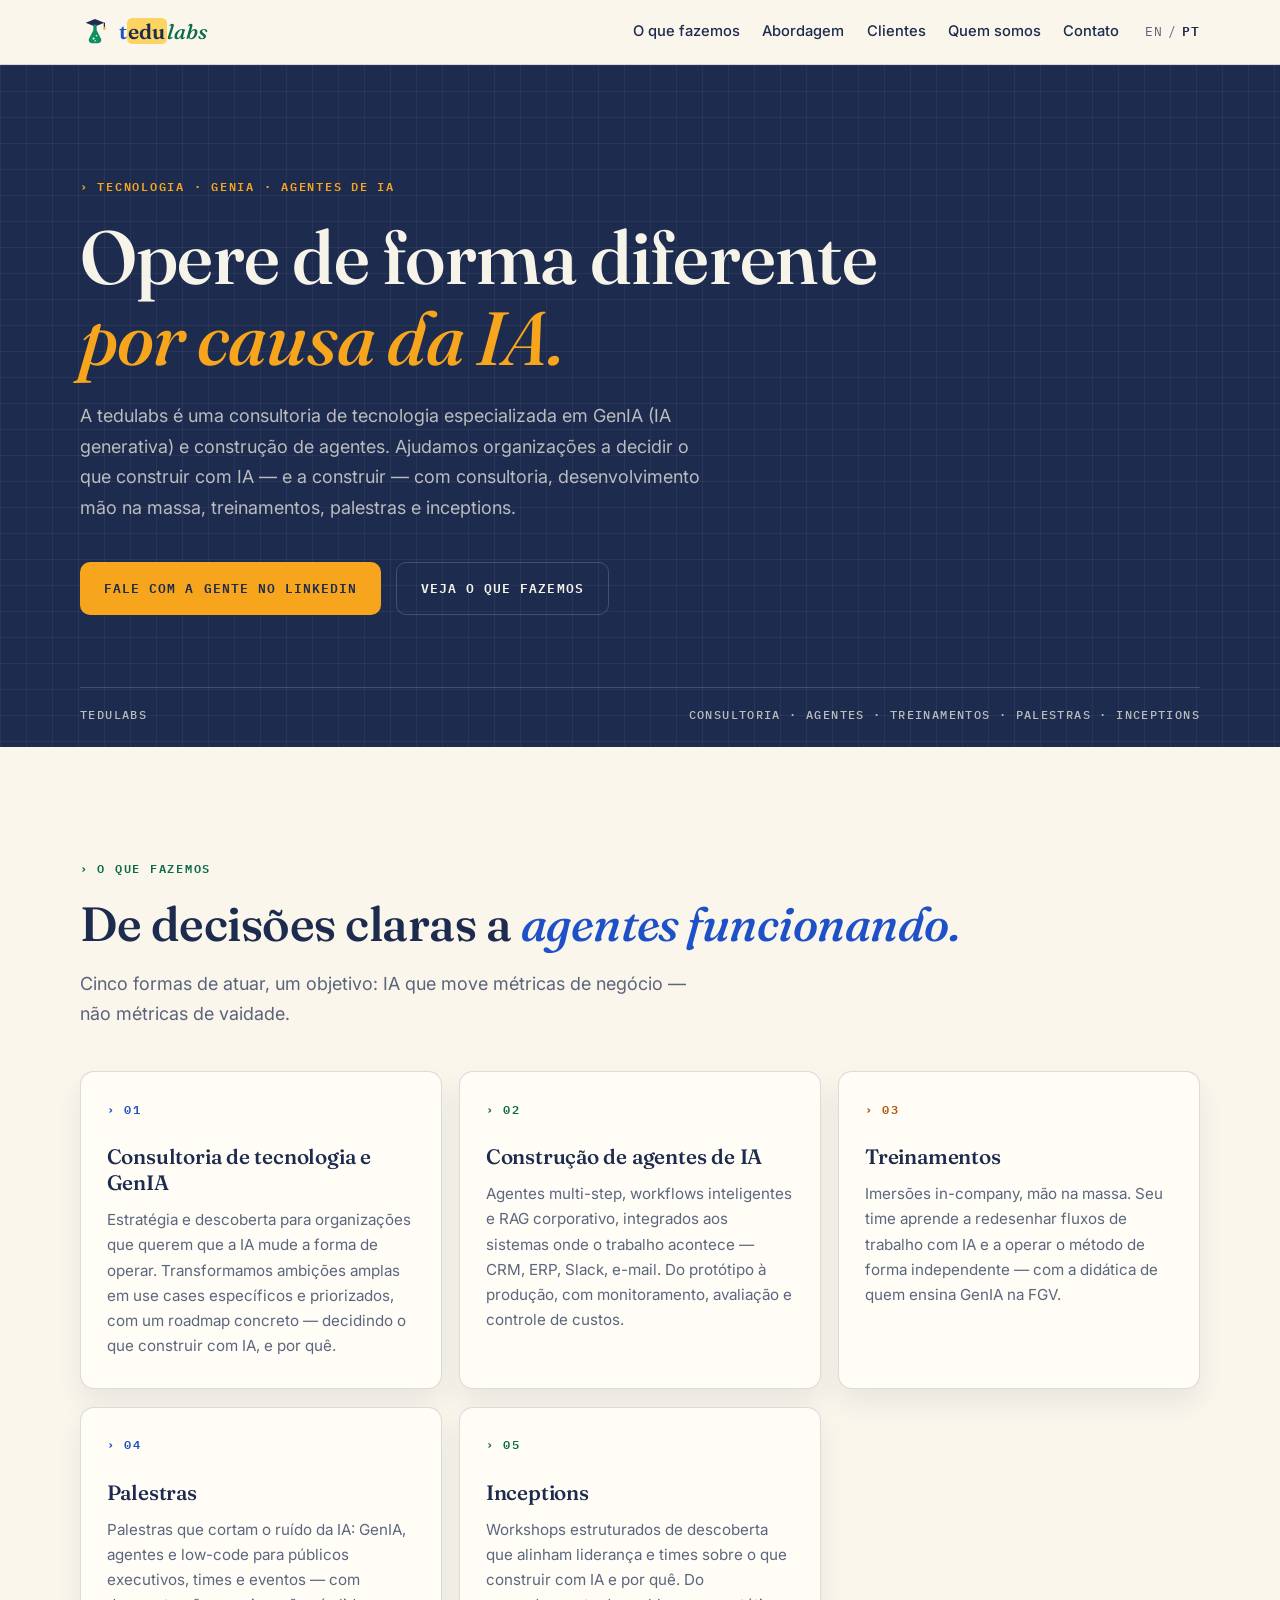
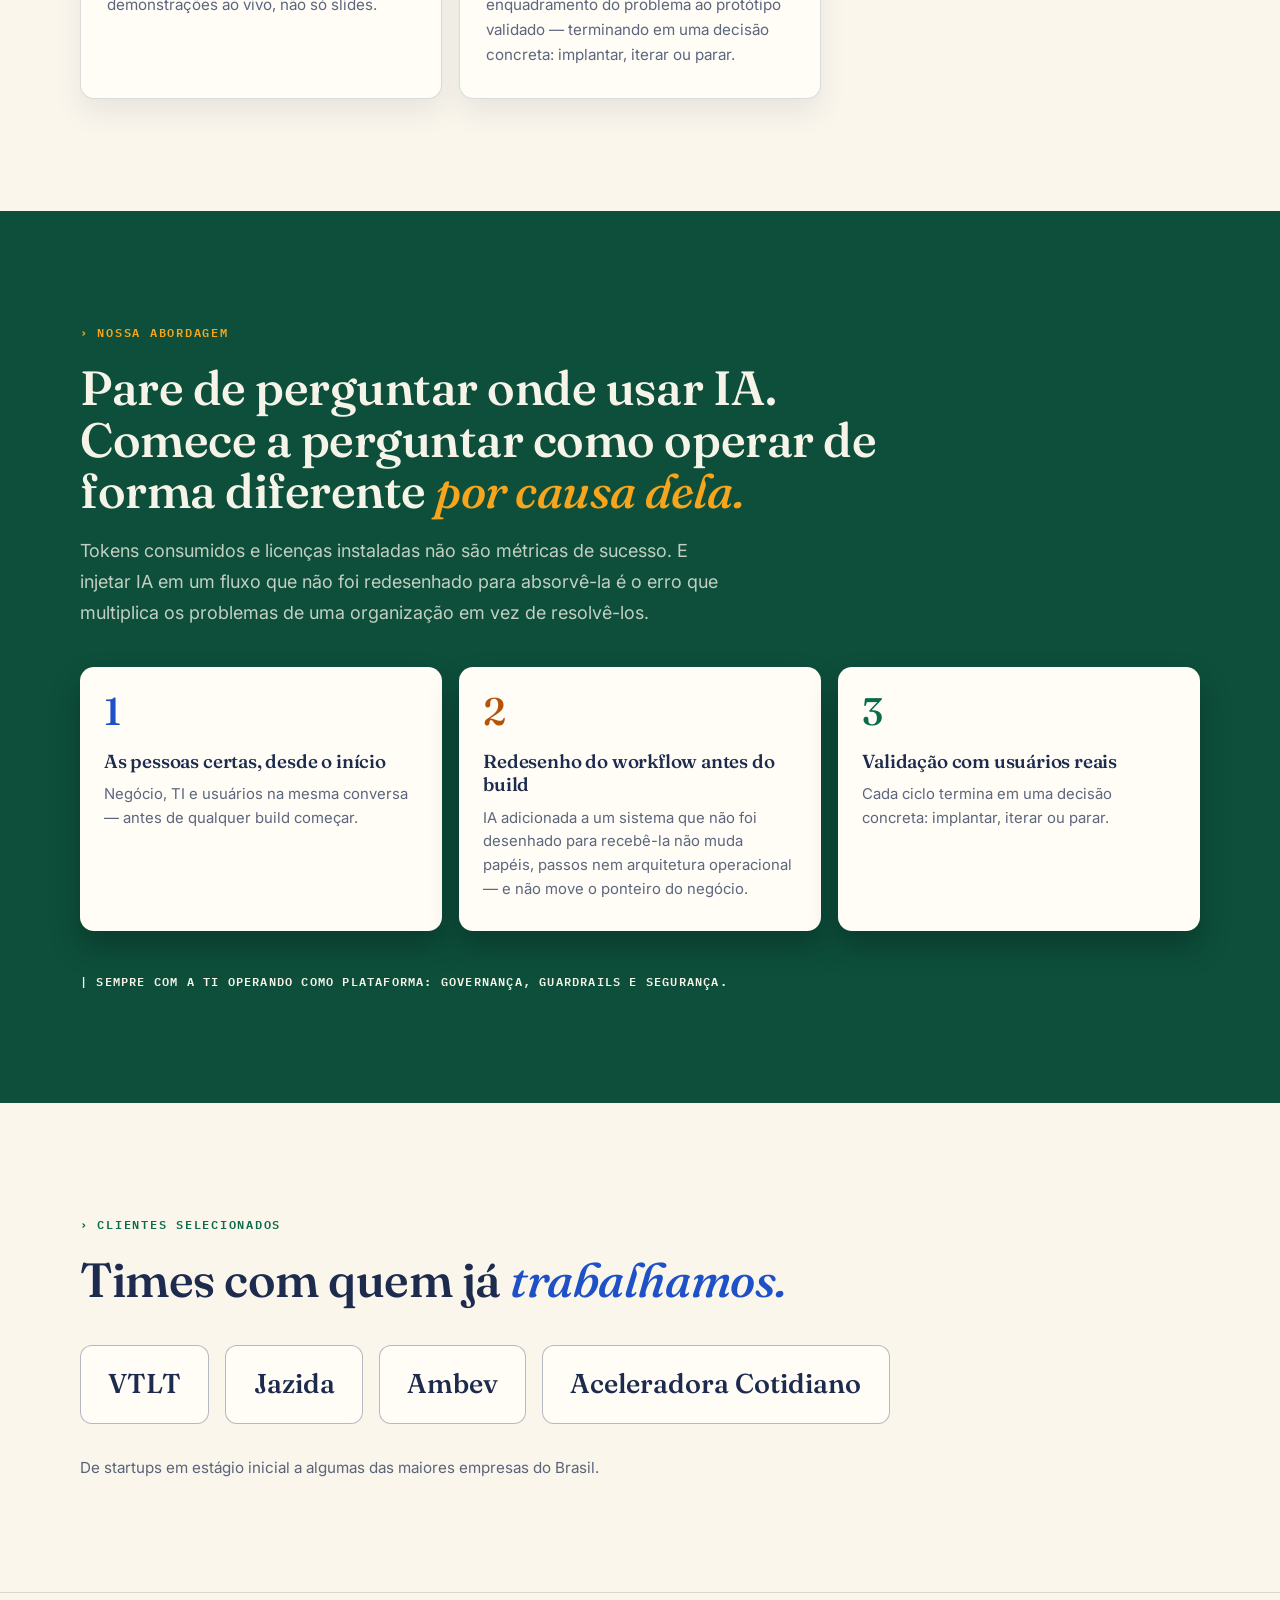
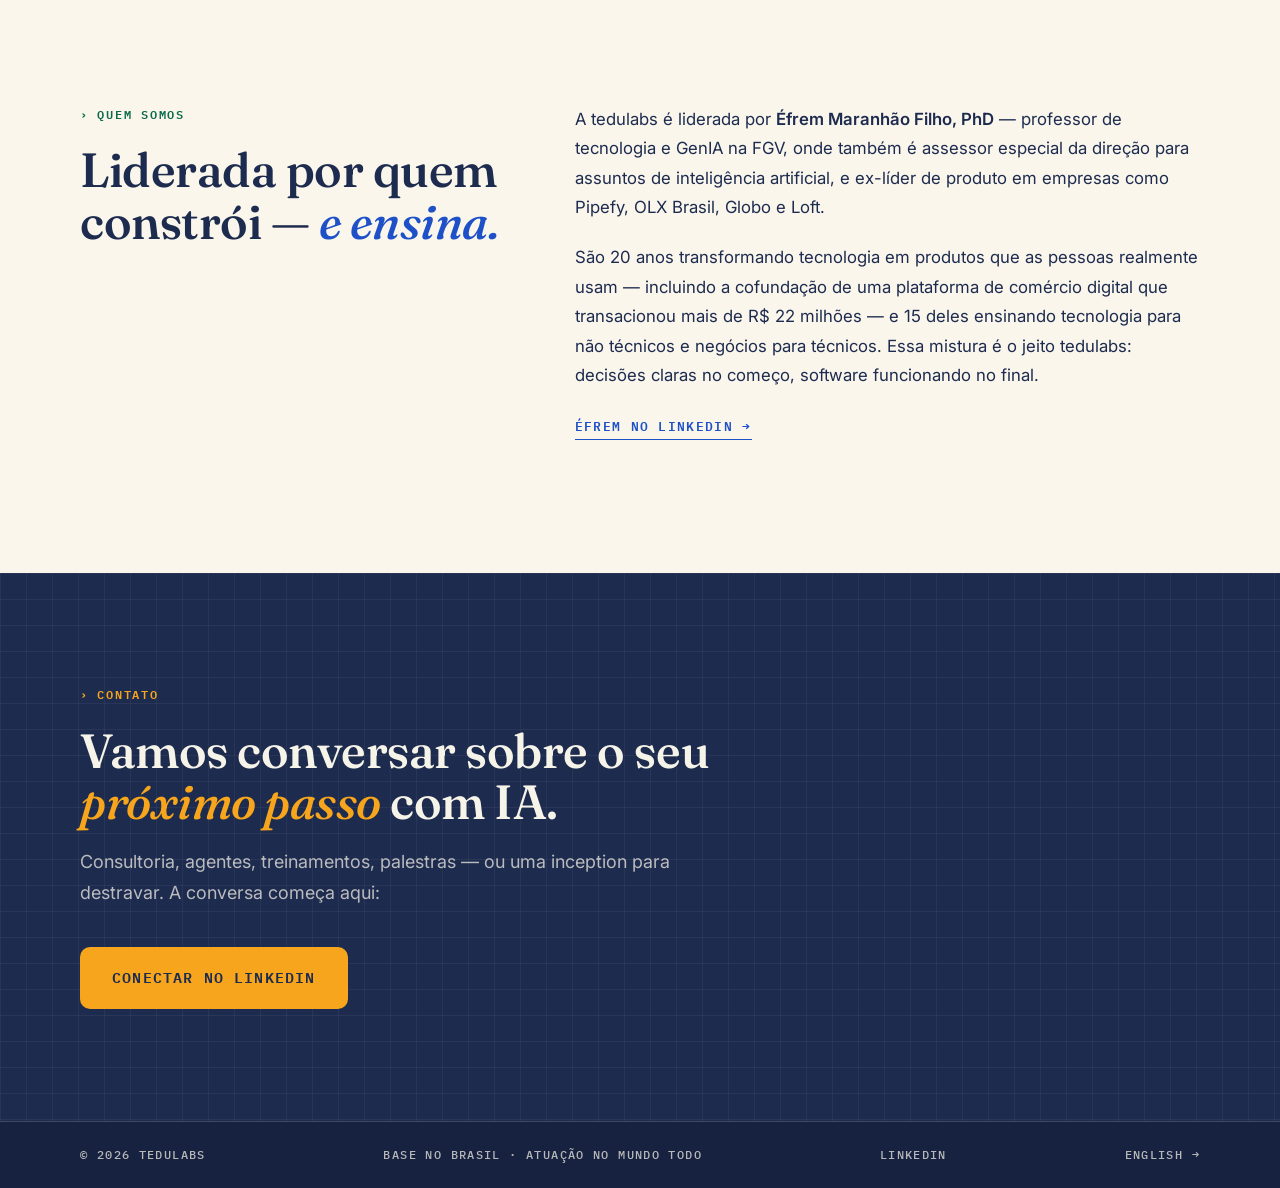
==== pt-br/index.html @ d24a116c "Rebrand to tedulabs with education-inspired identity Brand is now lowercase tedulabs, telling the t " ====
<!doctype html>
<html lang="pt-BR">
<head>
  <meta charset="utf-8">
  <meta name="viewport" content="width=device-width, initial-scale=1">
  <title>tedulabs — Tecnologia, GenIA e Agentes de IA</title>
  <meta name="description" content="A tedulabs é uma consultoria de tecnologia especializada em GenIA e construção de agentes de IA — consultoria, desenvolvimento de agentes, treinamentos, palestras e inceptions.">
  <link rel="canonical" href="https://tedulabs.com/pt-br/">
  <link rel="alternate" hreflang="en" href="https://tedulabs.com/">
  <link rel="alternate" hreflang="pt-BR" href="https://tedulabs.com/pt-br/">
  <link rel="alternate" hreflang="x-default" href="https://tedulabs.com/">
  <meta property="og:site_name" content="tedulabs">
  <meta property="og:title" content="tedulabs — Tecnologia, GenIA e Agentes de IA">
  <meta property="og:description" content="Consultoria de tecnologia e GenIA, construção de agentes de IA, treinamentos, palestras e inceptions.">
  <meta property="og:type" content="website">
  <meta property="og:url" content="https://tedulabs.com/pt-br/">
  <meta property="og:locale" content="pt_BR">
  <meta property="og:locale:alternate" content="en_US">
  <meta name="twitter:card" content="summary">
  <link rel="icon" type="image/svg+xml" href="../favicon.svg">
  <link rel="preconnect" href="https://fonts.googleapis.com">
  <link rel="preconnect" href="https://fonts.gstatic.com" crossorigin>
  <link href="https://fonts.googleapis.com/css2?family=Fraunces:ital,opsz,wght@0,9..144,300..700;1,9..144,300..700&family=IBM+Plex+Mono:wght@400;500;600&family=Inter:wght@400;500;600&display=swap" rel="stylesheet">
  <link rel="stylesheet" href="../styles.css">
  <script type="application/ld+json">
  {
    "@context": "https://schema.org",
    "@type": "Organization",
    "name": "tedulabs",
    "url": "https://tedulabs.com/",
    "logo": "https://tedulabs.com/logo.svg",
    "description": "Consultoria de tecnologia especializada em GenIA e construção de agentes de IA — consultoria, treinamentos, palestras e inceptions.",
    "founder": {
      "@type": "Person",
      "name": "Éfrem Maranhão Filho",
      "sameAs": "https://www.linkedin.com/in/efremfilho/"
    },
    "sameAs": ["https://www.linkedin.com/in/efremfilho/"],
    "areaServed": "Worldwide"
  }
  </script>
</head>
<body>

<header class="site-header">
  <div class="container header-inner">
    <a class="wordmark" href="#top">
      <svg class="mark" viewBox="0 0 64 64" aria-hidden="true" focusable="false">
        <path d="M32 4 52 12 32 20 12 12Z" fill="#1d2b4f"/>
        <path d="M52 13v8" stroke="#1d2b4f" stroke-width="2.6" stroke-linecap="round" fill="none"/>
        <circle cx="52" cy="24.5" r="2.7" fill="#f6a51c"/>
        <path d="M28.5 16v12L19.2 46.6A6.6 6.6 0 0 0 25.2 56h13.6a6.6 6.6 0 0 0 6-9.4L35.5 28V16z" fill="#0f8f63"/>
        <circle cx="29" cy="46" r="2.3" fill="#faf6ec"/>
        <circle cx="35.2" cy="40" r="1.7" fill="#faf6ec"/>
        <circle cx="32.4" cy="50.6" r="1.5" fill="#faf6ec"/>
      </svg>
      <span><span class="wm-t">t</span><span class="wm-edu">edu</span><em class="wm-labs">labs</em></span>
    </a>
    <nav class="site-nav" aria-label="Seções">
      <a href="#services">O que fazemos</a>
      <a href="#approach">Abordagem</a>
      <a href="#clients">Clientes</a>
      <a href="#about">Quem somos</a>
      <a href="#contact">Contato</a>
    </nav>
    <div class="lang-switch" aria-label="Idioma">
      <a href="../" hreflang="en" lang="en">EN</a><span class="sep">/</span><span aria-current="true">PT</span>
    </div>
  </div>
</header>

<main id="top">

  <section class="section section--dark hero">
    <div class="container">
      <p class="kicker">› Tecnologia · GenIA · Agentes de IA</p>
      <h1>Opere de forma diferente <em>por causa da IA.</em></h1>
      <p class="lede">A tedulabs é uma consultoria de tecnologia especializada em GenIA (IA generativa) e construção de agentes. Ajudamos organizações a decidir o que construir com IA — e a construir — com consultoria, desenvolvimento mão na massa, treinamentos, palestras e inceptions.</p>
      <div class="cta-row">
        <a class="btn btn--accent" href="https://www.linkedin.com/in/efremfilho/" target="_blank" rel="noopener">Fale com a gente no LinkedIn</a>
        <a class="btn btn--ghost" href="#services">Veja o que fazemos</a>
      </div>
    </div>
    <div class="container hero-rule">
      <span class="mono">tedulabs</span>
      <span class="mono">Consultoria · Agentes · Treinamentos · Palestras · Inceptions</span>
    </div>
  </section>

  <section id="services" class="section section--paper">
    <div class="container">
      <p class="kicker">› O que fazemos</p>
      <h2>De decisões claras a <em>agentes funcionando.</em></h2>
      <p class="lede">Cinco formas de atuar, um objetivo: IA que move métricas de negócio — não métricas de vaidade.</p>
      <div class="cards">
        <article class="card">
          <p class="card-index">› 01</p>
          <h3>Consultoria de tecnologia e GenIA</h3>
          <p>Estratégia e descoberta para organizações que querem que a IA mude a forma de operar. Transformamos ambições amplas em use cases específicos e priorizados, com um roadmap concreto — decidindo o que construir com IA, e por quê.</p>
        </article>
        <article class="card">
          <p class="card-index">› 02</p>
          <h3>Construção de agentes de IA</h3>
          <p>Agentes multi-step, workflows inteligentes e RAG corporativo, integrados aos sistemas onde o trabalho acontece — CRM, ERP, Slack, e-mail. Do protótipo à produção, com monitoramento, avaliação e controle de custos.</p>
        </article>
        <article class="card">
          <p class="card-index">› 03</p>
          <h3>Treinamentos</h3>
          <p>Imersões in-company, mão na massa. Seu time aprende a redesenhar fluxos de trabalho com IA e a operar o método de forma independente — com a didática de quem ensina GenIA na FGV.</p>
        </article>
        <article class="card">
          <p class="card-index">› 04</p>
          <h3>Palestras</h3>
          <p>Palestras que cortam o ruído da IA: GenIA, agentes e low-code para públicos executivos, times e eventos — com demonstrações ao vivo, não só slides.</p>
        </article>
        <article class="card">
          <p class="card-index">› 05</p>
          <h3>Inceptions</h3>
          <p>Workshops estruturados de descoberta que alinham liderança e times sobre o que construir com IA e por quê. Do enquadramento do problema ao protótipo validado — terminando em uma decisão concreta: implantar, iterar ou parar.</p>
        </article>
      </div>
    </div>
  </section>

  <section id="approach" class="section section--board">
    <div class="container">
      <p class="kicker">› Nossa abordagem</p>
      <h2>Pare de perguntar onde usar IA. Comece a perguntar como operar de forma diferente <em>por causa dela.</em></h2>
      <p class="lede">Tokens consumidos e licenças instaladas não são métricas de sucesso. E injetar IA em um fluxo que não foi redesenhado para absorvê-la é o erro que multiplica os problemas de uma organização em vez de resolvê-los.</p>
      <div class="steps">
        <article class="step">
          <p class="step-num">1</p>
          <h3>As pessoas certas, desde o início</h3>
          <p>Negócio, TI e usuários na mesma conversa — antes de qualquer build começar.</p>
        </article>
        <article class="step">
          <p class="step-num">2</p>
          <h3>Redesenho do workflow antes do build</h3>
          <p>IA adicionada a um sistema que não foi desenhado para recebê-la não muda papéis, passos nem arquitetura operacional — e não move o ponteiro do negócio.</p>
        </article>
        <article class="step">
          <p class="step-num">3</p>
          <h3>Validação com usuários reais</h3>
          <p>Cada ciclo termina em uma decisão concreta: implantar, iterar ou parar.</p>
        </article>
      </div>
      <p class="note-mono">| Sempre com a TI operando como plataforma: governança, guardrails e segurança.</p>
    </div>
  </section>

  <section id="clients" class="section section--paper">
    <div class="container">
      <p class="kicker">› Clientes selecionados</p>
      <h2>Times com quem já <em>trabalhamos.</em></h2>
      <ul class="client-wall">
        <li><a href="https://vtlt.app/" target="_blank" rel="noopener">VTLT</a></li>
        <li><a href="https://www.jazida.com/" target="_blank" rel="noopener">Jazida</a></li>
        <li><a href="https://ambev.com.br/" target="_blank" rel="noopener">Ambev</a></li>
        <li><a href="https://www.somoscamp.com.br/" target="_blank" rel="noopener">Aceleradora Cotidiano</a></li>
      </ul>
      <p class="muted">De startups em estágio inicial a algumas das maiores empresas do Brasil.</p>
    </div>
  </section>

  <section id="about" class="section section--paper section--bordered">
    <div class="container about-grid">
      <div>
        <p class="kicker">› Quem somos</p>
        <h2>Liderada por quem constrói — <em>e ensina.</em></h2>
      </div>
      <div class="about-copy">
        <p>A tedulabs é liderada por <strong>Éfrem Maranhão Filho, PhD</strong> — professor de tecnologia e GenIA na FGV, onde também é assessor especial da direção para assuntos de inteligência artificial, e ex-líder de produto em empresas como Pipefy, OLX Brasil, Globo e Loft.</p>
        <p>São 20 anos transformando tecnologia em produtos que as pessoas realmente usam — incluindo a cofundação de uma plataforma de comércio digital que transacionou mais de R$ 22 milhões — e 15 deles ensinando tecnologia para não técnicos e negócios para técnicos. Essa mistura é o jeito tedulabs: decisões claras no começo, software funcionando no final.</p>
        <p><a class="text-link" href="https://www.linkedin.com/in/efremfilho/" target="_blank" rel="noopener">Éfrem no LinkedIn →</a></p>
      </div>
    </div>
  </section>

  <section id="contact" class="section section--dark section--contact">
    <div class="container">
      <p class="kicker">› Contato</p>
      <h2>Vamos conversar sobre o seu <em>próximo passo</em> com IA.</h2>
      <p class="lede">Consultoria, agentes, treinamentos, palestras — ou uma inception para destravar. A conversa começa aqui:</p>
      <a class="btn btn--accent btn--big" href="https://www.linkedin.com/in/efremfilho/" target="_blank" rel="noopener">Conectar no LinkedIn</a>
    </div>
  </section>

</main>

<footer class="site-footer">
  <div class="container footer-inner">
    <span class="mono">© 2026 tedulabs</span>
    <span class="mono">Base no Brasil · Atuação no mundo todo</span>
    <a class="mono" href="https://www.linkedin.com/in/efremfilho/" target="_blank" rel="noopener">LinkedIn</a>
    <a class="mono" href="../" hreflang="en" lang="en">English →</a>
  </div>
</footer>

</body>
</html>
---- styles.css ----
/* ── tedulabs · tedulabs.com ──────────────────────────────────────────────
   Palette: t = technology (ink blue) · edu = education (pencil amber,
   highlighter, chalkboard green) · labs = experiments (flask green).     */

:root {
  --ink: #1d2b4f;            /* deep ink-blue: pen on paper */
  --ink-2: #162240;
  --paper: #faf6ec;          /* warm notebook paper */
  --card: #fffdf6;           /* index card */
  --chalk: #f6f3e8;          /* chalk on board */
  --blue: #2f6df6;           /* technology */
  --blue-down: #1e51c7;
  --amber: #f6a51c;          /* pencil / highlighter — education */
  --amber-soft: #fcd462;
  --amber-down: #b45309;
  --green: #0f8f63;          /* flask — experiments */
  --green-down: #0b6b4a;
  --board: #0d4f3b;          /* chalkboard green */
  --muted-on-dark: rgba(246, 243, 232, 0.72);
  --muted-on-paper: rgba(29, 43, 79, 0.72);
  --line-on-dark: rgba(246, 243, 232, 0.18);
  --line-on-paper: rgba(29, 43, 79, 0.16);
  --serif: "Fraunces", Georgia, "Times New Roman", serif;
  --sans: "Inter", system-ui, -apple-system, "Segoe UI", sans-serif;
  --mono: "IBM Plex Mono", ui-monospace, "SF Mono", Menlo, monospace;
}

* { box-sizing: border-box; }

html { scroll-behavior: smooth; }

body {
  margin: 0;
  font-family: var(--sans);
  font-size: 16px;
  line-height: 1.6;
  background: var(--paper);
  color: var(--ink);
  -webkit-font-smoothing: antialiased;
}

::selection { background: var(--amber-soft); color: var(--ink); }

a:focus-visible,
button:focus-visible {
  outline: 2px solid var(--blue);
  outline-offset: 3px;
}

.container { width: min(1120px, 92vw); margin-inline: auto; }

/* ── Type ──────────────────────────────────────────────────────────────── */

h1, h2, h3 {
  font-family: var(--serif);
  font-weight: 550;
  line-height: 1.08;
  letter-spacing: -0.01em;
  margin: 0;
}

h1 { font-size: clamp(2.7rem, 6.4vw, 4.7rem); }
h2 { font-size: clamp(1.9rem, 4.2vw, 3rem); margin: 0.6rem 0 1.2rem; }
h3 { font-size: 1.3rem; line-height: 1.25; }

h1 em, h2 em {
  font-style: italic;
  font-weight: 500;
  color: var(--blue-down);
}

.section--dark h1 em,
.section--dark h2 em,
.section--board h2 em { color: var(--amber); }

.kicker {
  font-family: var(--mono);
  font-size: 0.78rem;
  font-weight: 600;
  letter-spacing: 0.14em;
  text-transform: uppercase;
  color: var(--green-down);
  margin: 0 0 1.2rem;
}

.section--dark .kicker,
.section--board .kicker { color: var(--amber); }

.lede {
  font-size: 1.125rem;
  line-height: 1.7;
  max-width: 58ch;
  color: var(--muted-on-paper);
  margin: 0 0 2.4rem;
}

.section--dark .lede { color: var(--muted-on-dark); }
.section--board .lede { color: rgba(246, 243, 232, 0.78); }

.muted {
  color: var(--muted-on-paper);
  font-size: 0.95rem;
  margin: 2rem 0 0;
}

.mono {
  font-family: var(--mono);
  font-size: 0.72rem;
  font-weight: 500;
  letter-spacing: 0.12em;
  text-transform: uppercase;
}

/* ── Header ────────────────────────────────────────────────────────────── */

.site-header {
  position: sticky;
  top: 0;
  z-index: 50;
  background: var(--paper);
  border-bottom: 1px solid var(--line-on-paper);
}

.header-inner {
  display: flex;
  align-items: center;
  gap: 1.6rem;
  min-height: 64px;
}

.wordmark {
  display: inline-flex;
  align-items: center;
  gap: 0.55rem;
  font-family: var(--serif);
  font-size: 1.32rem;
  font-weight: 600;
  color: var(--ink);
  text-decoration: none;
  white-space: nowrap;
}

.wordmark .mark { width: 30px; height: 30px; flex: none; }

.wm-t { color: var(--blue-down); }

.wm-edu {
  color: var(--ink);
  background: var(--amber-soft);
  border-radius: 0.25em;
  padding: 0 0.07em;
}

.wm-labs {
  color: var(--green-down);
  font-style: italic;
  font-weight: 500;
}

.site-nav {
  display: flex;
  gap: 1.4rem;
  margin-left: auto;
}

.site-nav a {
  font-size: 0.92rem;
  font-weight: 500;
  color: var(--ink);
  text-decoration: none;
}

.site-nav a:hover { color: var(--blue-down); }

.lang-switch {
  font-family: var(--mono);
  font-size: 0.8rem;
  letter-spacing: 0.06em;
  white-space: nowrap;
}

.lang-switch [aria-current] { font-weight: 600; color: var(--ink); }

.lang-switch a {
  color: var(--muted-on-paper);
  text-decoration: none;
}

.lang-switch a:hover { color: var(--blue-down); }

.lang-switch .sep { color: var(--muted-on-paper); padding: 0 0.35rem; }

/* ── Sections ──────────────────────────────────────────────────────────── */

.section { padding: clamp(4.5rem, 9vw, 7rem) 0; }

.section[id] { scroll-margin-top: 84px; }

.section--paper { background: var(--paper); color: var(--ink); }

/* ink-blue board with faint graph-paper grid */
.section--dark {
  background-color: var(--ink);
  background-image:
    linear-gradient(rgba(246, 243, 232, 0.05) 1px, transparent 1px),
    linear-gradient(90deg, rgba(246, 243, 232, 0.05) 1px, transparent 1px);
  background-size: 26px 26px;
  color: var(--chalk);
}

/* chalkboard green */
.section--board { background: var(--board); color: var(--chalk); }

.section--bordered { border-top: 1px solid var(--line-on-paper); }

/* ── Hero ──────────────────────────────────────────────────────────────── */

.hero { padding-bottom: 0; }

.hero h1 { max-width: 17ch; margin: 0 0 1.4rem; }

.cta-row {
  display: flex;
  flex-wrap: wrap;
  gap: 0.9rem;
  margin-bottom: 4.5rem;
}

.hero-rule {
  display: flex;
  flex-wrap: wrap;
  justify-content: space-between;
  gap: 0.5rem 1.5rem;
  border-top: 1px solid var(--line-on-dark);
  padding: 1.1rem 0 1.4rem;
  color: var(--muted-on-dark);
}

/* ── Buttons ───────────────────────────────────────────────────────────── */

.btn {
  display: inline-flex;
  align-items: center;
  gap: 0.5rem;
  font-family: var(--mono);
  font-size: 0.82rem;
  font-weight: 600;
  letter-spacing: 0.08em;
  text-transform: uppercase;
  text-decoration: none;
  padding: 0.95rem 1.5rem;
  border-radius: 10px;
  transition: transform 0.2s ease, background 0.2s ease, border-color 0.2s ease;
}

.btn:hover { transform: translateY(-2px); }

.btn--accent {
  background: var(--amber);
  color: var(--ink);
}

.btn--accent:hover { background: var(--amber-soft); }

.btn--ghost {
  border: 1px solid var(--line-on-dark);
  color: var(--chalk);
}

.btn--ghost:hover { border-color: var(--amber); color: var(--amber); }

.btn--big {
  font-size: 0.92rem;
  padding: 1.2rem 2rem;
}

/* ── Service cards (index cards on the desk) ───────────────────────────── */

.cards {
  display: grid;
  grid-template-columns: repeat(auto-fit, minmax(290px, 1fr));
  gap: 1.1rem;
  margin-top: 2.6rem;
}

.card {
  background: var(--card);
  color: var(--ink);
  border: 1px solid var(--line-on-paper);
  border-radius: 14px;
  padding: 1.7rem 1.6rem 1.9rem;
  box-shadow: 0 14px 28px rgba(29, 43, 79, 0.08);
  transition: transform 0.25s ease;
}

.card:hover { transform: translateY(-4px); }

.card-index {
  font-family: var(--mono);
  font-size: 0.74rem;
  font-weight: 600;
  letter-spacing: 0.14em;
  margin: 0 0 1.6rem;
}

.cards .card:nth-child(3n + 1) .card-index { color: var(--blue-down); }
.cards .card:nth-child(3n + 2) .card-index { color: var(--green-down); }
.cards .card:nth-child(3n)     .card-index { color: var(--amber-down); }

.card h3 { color: var(--ink); margin: 0 0 0.7rem; }

.card p:last-child {
  margin: 0;
  font-size: 0.95rem;
  line-height: 1.65;
  color: var(--muted-on-paper);
}

/* ── Approach steps (paper cards pinned to the chalkboard) ─────────────── */

.section--board h2 { max-width: 26ch; }

.steps {
  display: grid;
  grid-template-columns: repeat(auto-fit, minmax(250px, 1fr));
  gap: 1.1rem;
  margin-top: 2.4rem;
}

.step {
  background: var(--card);
  color: var(--ink);
  border-radius: 14px;
  padding: 1.6rem 1.5rem 1.8rem;
  box-shadow: 0 16px 30px rgba(0, 0, 0, 0.25);
}

.step-num {
  font-family: var(--serif);
  font-size: 2.4rem;
  font-weight: 500;
  line-height: 1;
  margin: 0 0 1.2rem;
}

.steps .step:nth-child(1) .step-num { color: var(--blue-down); }
.steps .step:nth-child(2) .step-num { color: var(--amber-down); }
.steps .step:nth-child(3) .step-num { color: var(--green-down); }

.step h3 { font-size: 1.18rem; color: var(--ink); margin: 0 0 0.6rem; }

.step p:last-child {
  margin: 0;
  font-size: 0.93rem;
  line-height: 1.6;
  color: var(--muted-on-paper);
}

.note-mono {
  font-family: var(--mono);
  font-size: 0.75rem;
  font-weight: 600;
  letter-spacing: 0.1em;
  text-transform: uppercase;
  color: var(--chalk);
  margin: 2.6rem 0 0;
}

/* ── Clients ───────────────────────────────────────────────────────────── */

.client-wall {
  list-style: none;
  display: flex;
  flex-wrap: wrap;
  gap: 1rem;
  padding: 0;
  margin: 2.4rem 0 0;
}

.client-wall a {
  display: inline-block;
  font-family: var(--serif);
  font-size: clamp(1.25rem, 2.6vw, 1.7rem);
  font-weight: 550;
  color: var(--ink);
  text-decoration: none;
  padding: 1.05rem 1.7rem;
  border: 1px solid rgba(29, 43, 79, 0.32);
  border-radius: 12px;
  background: var(--card);
  transition: transform 0.2s ease, border-color 0.2s ease, color 0.2s ease;
}

.client-wall a:hover {
  transform: translateY(-3px);
  border-color: var(--blue-down);
  color: var(--blue-down);
}

/* ── About ─────────────────────────────────────────────────────────────── */

.about-grid {
  display: grid;
  grid-template-columns: 5fr 7fr;
  gap: 3rem;
  align-items: start;
}

.about-copy p {
  font-size: 1.05rem;
  line-height: 1.75;
  margin: 0 0 1.3rem;
}

.about-copy strong { font-weight: 600; }

.text-link {
  font-family: var(--mono);
  font-size: 0.82rem;
  font-weight: 600;
  letter-spacing: 0.1em;
  text-transform: uppercase;
  color: var(--blue-down);
  text-decoration: none;
  border-bottom: 1px solid currentColor;
  padding-bottom: 2px;
}

.text-link:hover { color: var(--ink); }

/* ── Contact ───────────────────────────────────────────────────────────── */

.section--contact h2 { max-width: 22ch; }

/* ── Footer ────────────────────────────────────────────────────────────── */

.site-footer {
  background: var(--ink-2);
  color: var(--muted-on-dark);
  border-top: 1px solid var(--line-on-dark);
  padding: 1.5rem 0;
}

.footer-inner {
  display: flex;
  flex-wrap: wrap;
  align-items: center;
  justify-content: space-between;
  gap: 0.7rem 1.8rem;
}

.site-footer a {
  color: var(--muted-on-dark);
  text-decoration: none;
}

.site-footer a:hover { color: var(--amber); }

/* ── Responsive / motion ───────────────────────────────────────────────── */

@media (max-width: 880px) {
  .site-nav { display: none; }
  .lang-switch { margin-left: auto; }
  .about-grid { grid-template-columns: 1fr; gap: 1.6rem; }
}

@media (prefers-reduced-motion: reduce) {
  html { scroll-behavior: auto; }
  .btn, .card, .client-wall a { transition: none; }
  .btn:hover, .card:hover, .client-wall a:hover { transform: none; }
}
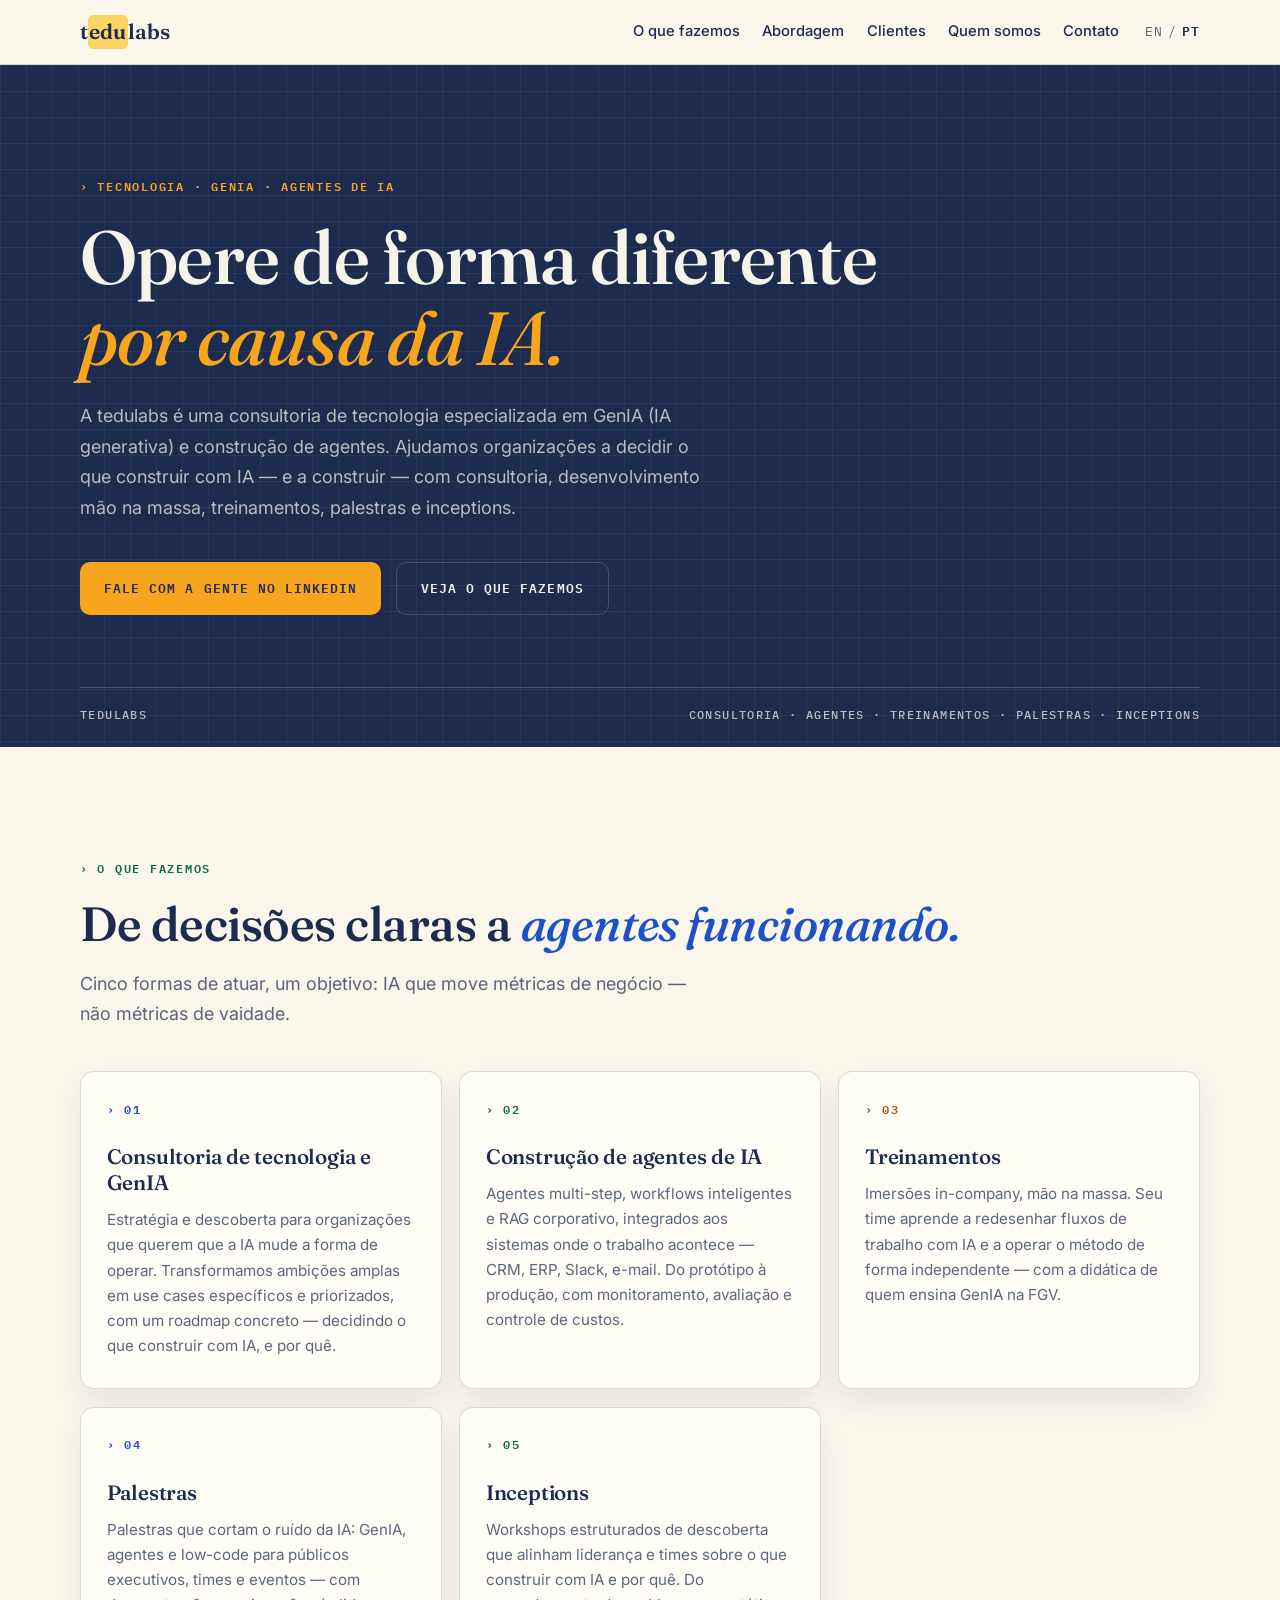
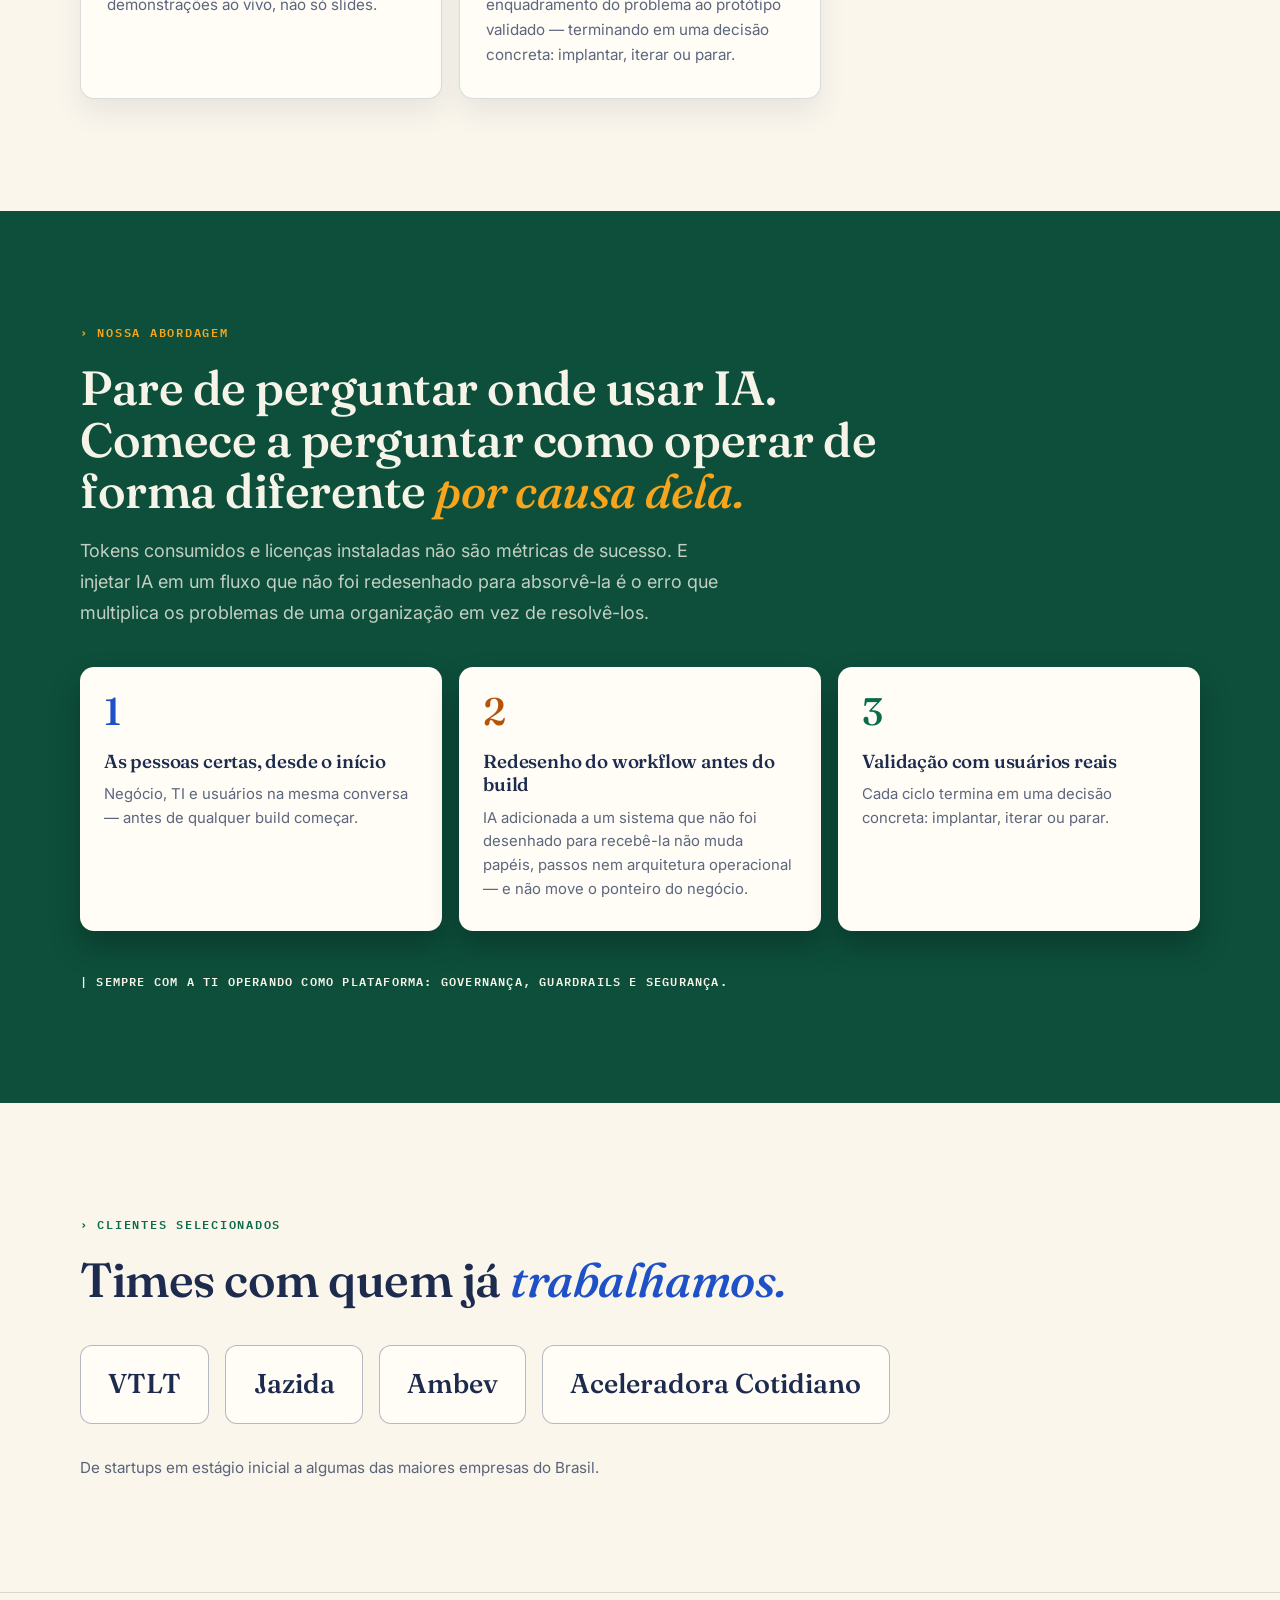
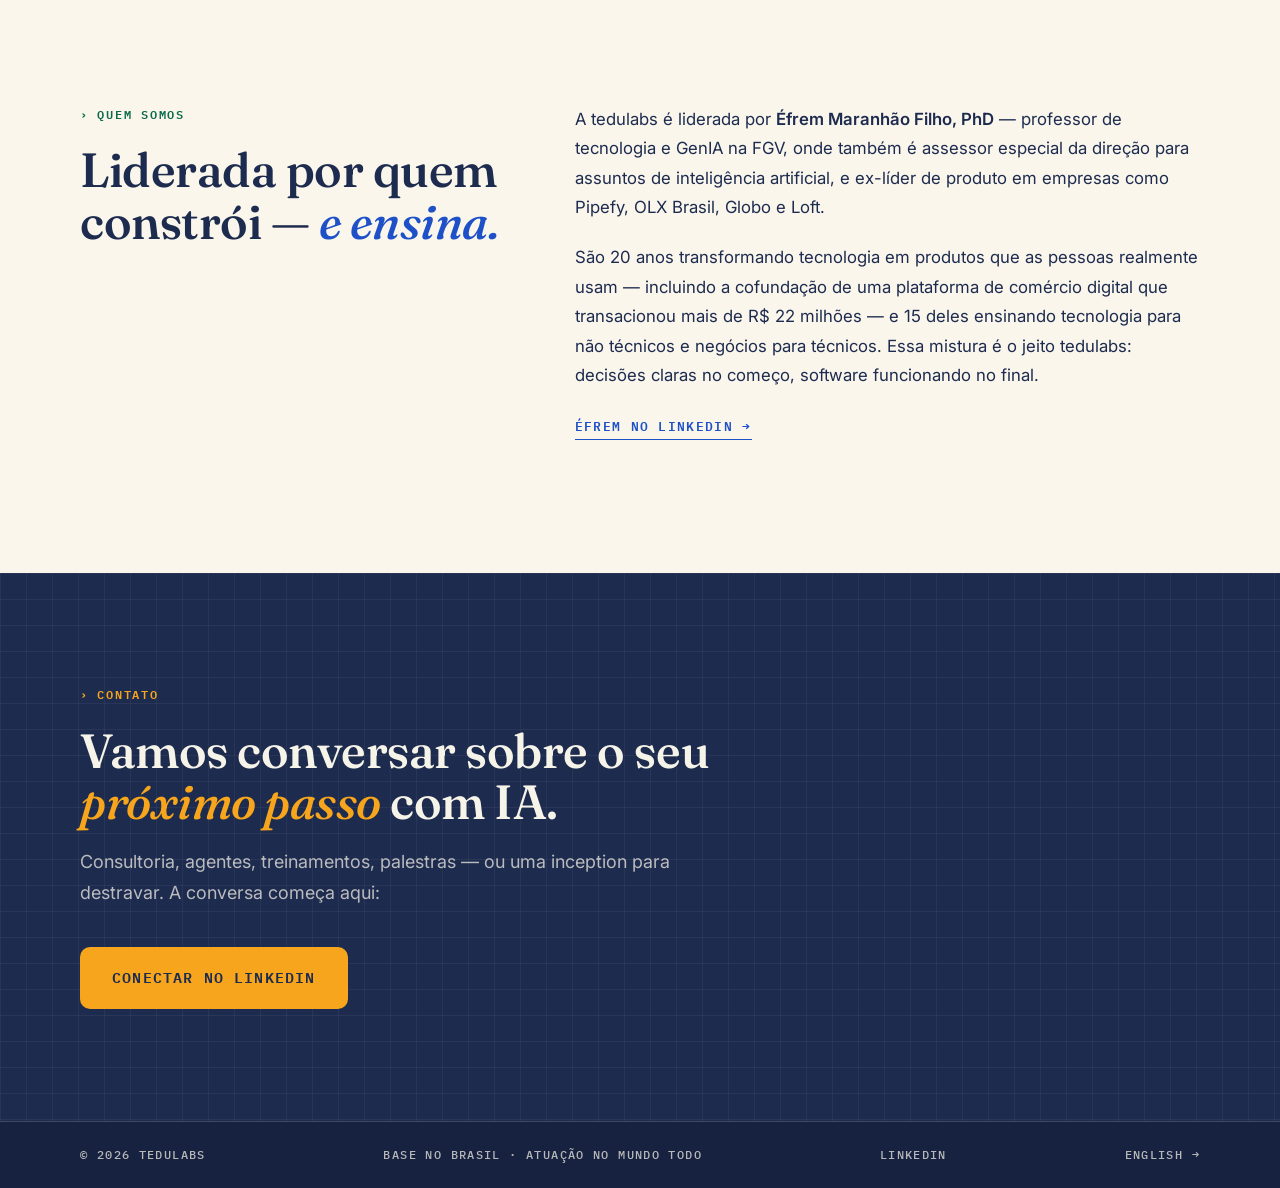
==== commit d9e0ad63: "Simplify logo to monochrome text-only wordmark Logo and site header drop the flask icon and the per-" ====
--- a/pt-br/index.html
+++ b/pt-br/index.html
@@ -44,18 +44,7 @@
 
 <header class="site-header">
   <div class="container header-inner">
-    <a class="wordmark" href="#top">
-      <svg class="mark" viewBox="0 0 64 64" aria-hidden="true" focusable="false">
-        <path d="M32 4 52 12 32 20 12 12Z" fill="#1d2b4f"/>
-        <path d="M52 13v8" stroke="#1d2b4f" stroke-width="2.6" stroke-linecap="round" fill="none"/>
-        <circle cx="52" cy="24.5" r="2.7" fill="#f6a51c"/>
-        <path d="M28.5 16v12L19.2 46.6A6.6 6.6 0 0 0 25.2 56h13.6a6.6 6.6 0 0 0 6-9.4L35.5 28V16z" fill="#0f8f63"/>
-        <circle cx="29" cy="46" r="2.3" fill="#faf6ec"/>
-        <circle cx="35.2" cy="40" r="1.7" fill="#faf6ec"/>
-        <circle cx="32.4" cy="50.6" r="1.5" fill="#faf6ec"/>
-      </svg>
-      <span><span class="wm-t">t</span><span class="wm-edu">edu</span><em class="wm-labs">labs</em></span>
-    </a>
+    <a class="wordmark" href="#top">t<span class="wm-edu">edu</span>labs</a>
     <nav class="site-nav" aria-label="Seções">
       <a href="#services">O que fazemos</a>
       <a href="#approach">Abordagem</a>
--- a/styles.css
+++ b/styles.css
@@ -131,7 +131,6 @@
 .wordmark {
   display: inline-flex;
   align-items: center;
-  gap: 0.55rem;
   font-family: var(--serif);
   font-size: 1.32rem;
   font-weight: 600;
@@ -139,22 +138,12 @@
   text-decoration: none;
   white-space: nowrap;
 }
-
-.wordmark .mark { width: 30px; height: 30px; flex: none; }
-
-.wm-t { color: var(--blue-down); }
 
 .wm-edu {
   color: var(--ink);
   background: var(--amber-soft);
   border-radius: 0.25em;
   padding: 0 0.07em;
-}
-
-.wm-labs {
-  color: var(--green-down);
-  font-style: italic;
-  font-weight: 500;
 }
 
 .site-nav {
